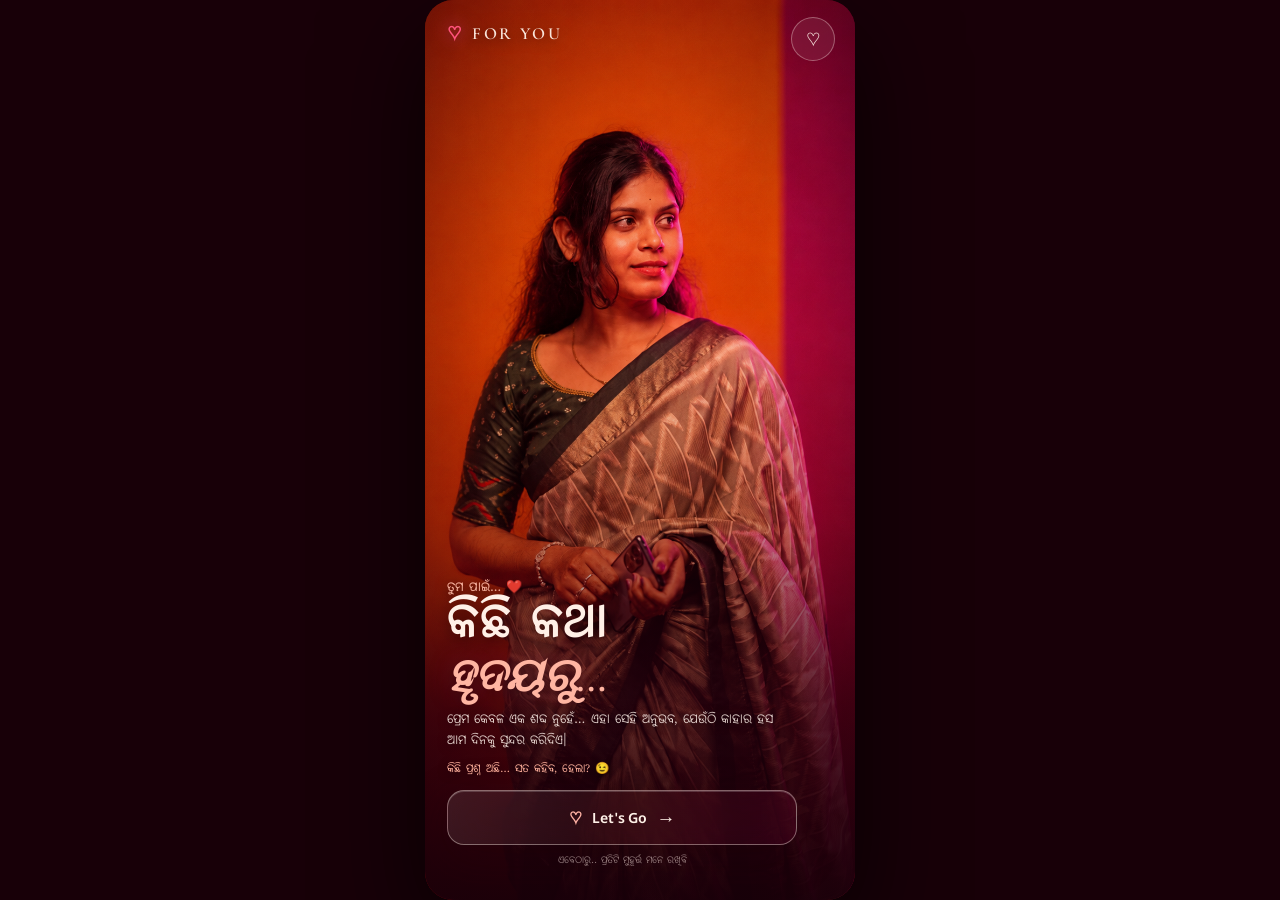
==== index.html @ 42669be4 "Add files via upload" ====
<!DOCTYPE html>
<html lang="or">

<head>

    <meta charset="UTF-8">

    <meta
        name="viewport"
        content="width=device-width,
        initial-scale=1.0,
        maximum-scale=1.0,
        user-scalable=no,
        viewport-fit=cover"
    >

    <meta
        name="theme-color"
        content="#420016"
        id="themeColor"
    >

    <title>For You ♡</title>

    <style>

        html,
        body {
            margin: 0;
            padding: 0;
            height: 100%;
            background: #fff5f0;
            overflow: hidden;
            /* Prevent the shell itself from scrolling/bouncing on mobile. */
            overscroll-behavior: none;
        }

        #app {
            position: fixed;
            inset: 0;
            background: #fff5f0;
        }

        /*
         * Two stacked frames crossfade between screens.
         * The outgoing screen stays visible until the incoming one
         * has fully loaded, so there is never a white flash.
         */
        .frame {
            position: absolute;
            inset: 0;
            width: 100%;
            height: 100%;
            border: 0;
            margin: 0;
            display: block;
            background: transparent;
            opacity: 0;
            pointer-events: none;
            transition: opacity .32s ease;
        }

        .frame.active {
            opacity: 1;
            pointer-events: auto;
        }

        /*
         * Lightweight first-paint loader so the very first screen
         * load never shows a blank page.
         */
        #boot {
            position: fixed;
            inset: 0;
            display: flex;
            align-items: center;
            justify-content: center;
            background: #420016;
            color: #ffd0dc;
            font-family: "Cormorant Garamond", Georgia, serif;
            font-size: 42px;
            z-index: 5;
            transition: opacity .5s ease;
        }

        #boot.hidden {
            opacity: 0;
            pointer-events: none;
        }

        #boot .beat {
            animation: bootBeat 1s ease-in-out infinite;
        }

        @keyframes bootBeat {
            0%, 100% { transform: scale(1); }
            50% { transform: scale(1.18); }
        }

    </style>

</head>

<body>

    <div id="app"></div>

    <div id="boot"><span class="beat">♡</span></div>

    <script>
    (function (window, document) {
        "use strict";

        /* =====================================================
           SCREEN MAP
           Screen 1 is the hero (page1.html). 2-9 are the pages.
        ====================================================== */

        var PAGES = {
            1: "page1.html",
            2: "page2.html",
            3: "page3.html",
            4: "page4.html",
            5: "page5.html",
            6: "page6.html",
            7: "page7.html",
            8: "page8.html",
            9: "page9.html",
            10: "page10.html"
        };

        /* Match each original page's theme-color for the address bar. */
        var THEME = {
            1: "#420016",
            2: "#fff5f0",
            3: "#fff5f0",
            4: "#fff5f0",
            5: "#fff8f5",
            6: "#fff8f5",
            7: "#fff5f0",
            8: "#fff5f0",
            9: "#fff5f0",
            10: "#08283a"
        };

        var app = document.getElementById("app");
        var themeEl = document.getElementById("themeColor");
        var boot = document.getElementById("boot");

        var current = 0;
        var busy = false;

        /* =====================================================
           TWO PING-PONG FRAMES
        ====================================================== */

        function makeFrame() {
            var f = document.createElement("iframe");
            f.className = "frame";
            f.setAttribute("allow", "autoplay");
            f.setAttribute("scrolling", "no");
            app.appendChild(f);
            return f;
        }

        var activeFrame = makeFrame();
        var idleFrame = makeFrame();

        function stopFrameMedia(frame) {
            /*
             * The frame we are leaving may still be playing audio or
             * running timers. Blanking it fully unloads that document,
             * which stops everything cleanly.
             */
            try {
                /* replace() unloads the doc WITHOUT adding a history entry. */
                frame.contentWindow.location.replace("about:blank");
            } catch (error) {
                try { frame.src = "about:blank"; } catch (e) { /* ignore */ }
            }
            frame.classList.remove("active");
        }

        /* =====================================================
           NAVIGATE (with crossfade)
        ====================================================== */

        function navigate(n, onDone) {
            if (!PAGES[n]) { return; }

            busy = true;

            var incoming = idleFrame;
            var outgoing = activeFrame;

            function reveal() {
                incoming.removeEventListener("load", reveal);

                incoming.classList.add("active");
                outgoing.classList.remove("active");

                /* Update address-bar colour to match the screen. */
                if (THEME[n]) {
                    themeEl.setAttribute("content", THEME[n]);
                }

                /* Swap roles for the next navigation. */
                activeFrame = incoming;
                idleFrame = outgoing;
                current = n;

                /* Hide the boot splash on the first successful load. */
                if (!boot.classList.contains("hidden")) {
                    boot.classList.add("hidden");
                    window.setTimeout(function () {
                        if (boot.parentNode) { boot.parentNode.removeChild(boot); }
                    }, 600);
                }

                /* After the crossfade, unload the old screen's media. */
                window.setTimeout(function () {
                    stopFrameMedia(idleFrame);
                    busy = false;
                    if (typeof onDone === "function") { onDone(); }
                }, 340);
            }

            incoming.addEventListener("load", reveal);

            /*
             * Load with location.replace() rather than setting .src so the
             * iframe navigation does NOT push a browser history entry. Only
             * the router's pushState controls Back/Forward — otherwise the
             * device Back button would rewind iframe loads instead of screens.
             */
            try {
                incoming.contentWindow.location.replace(PAGES[n]);
            } catch (error) {
                incoming.src = PAGES[n];
            }
        }

        /* =====================================================
           PUBLIC ROUTER
        ====================================================== */

        var SPA = {
            /* Forward navigation from within a page — adds history. */
            go: function (n) {
                if (n === current || busy) { return; }
                window.history.pushState({ screen: n }, "", "#s" + n);
                navigate(n);
            },

            /* Internal navigation without touching history (Back/Forward). */
            show: function (n) {
                if (n === current) { return; }
                navigate(n);
            },

            current: function () { return current; }
        };

        window.SPA = SPA;

        /* =====================================================
           BROWSER / DEVICE BACK BUTTON
        ====================================================== */

        window.addEventListener("popstate", function (event) {
            var n = (event.state && event.state.screen)
                ? event.state.screen
                : 1;
            SPA.show(n);
        });

        /* =====================================================
           START AT SCREEN 1
        ====================================================== */

        window.history.replaceState({ screen: 1 }, "", "#s1");
        navigate(1);

    })(window, document);
    </script>

</body>

</html>
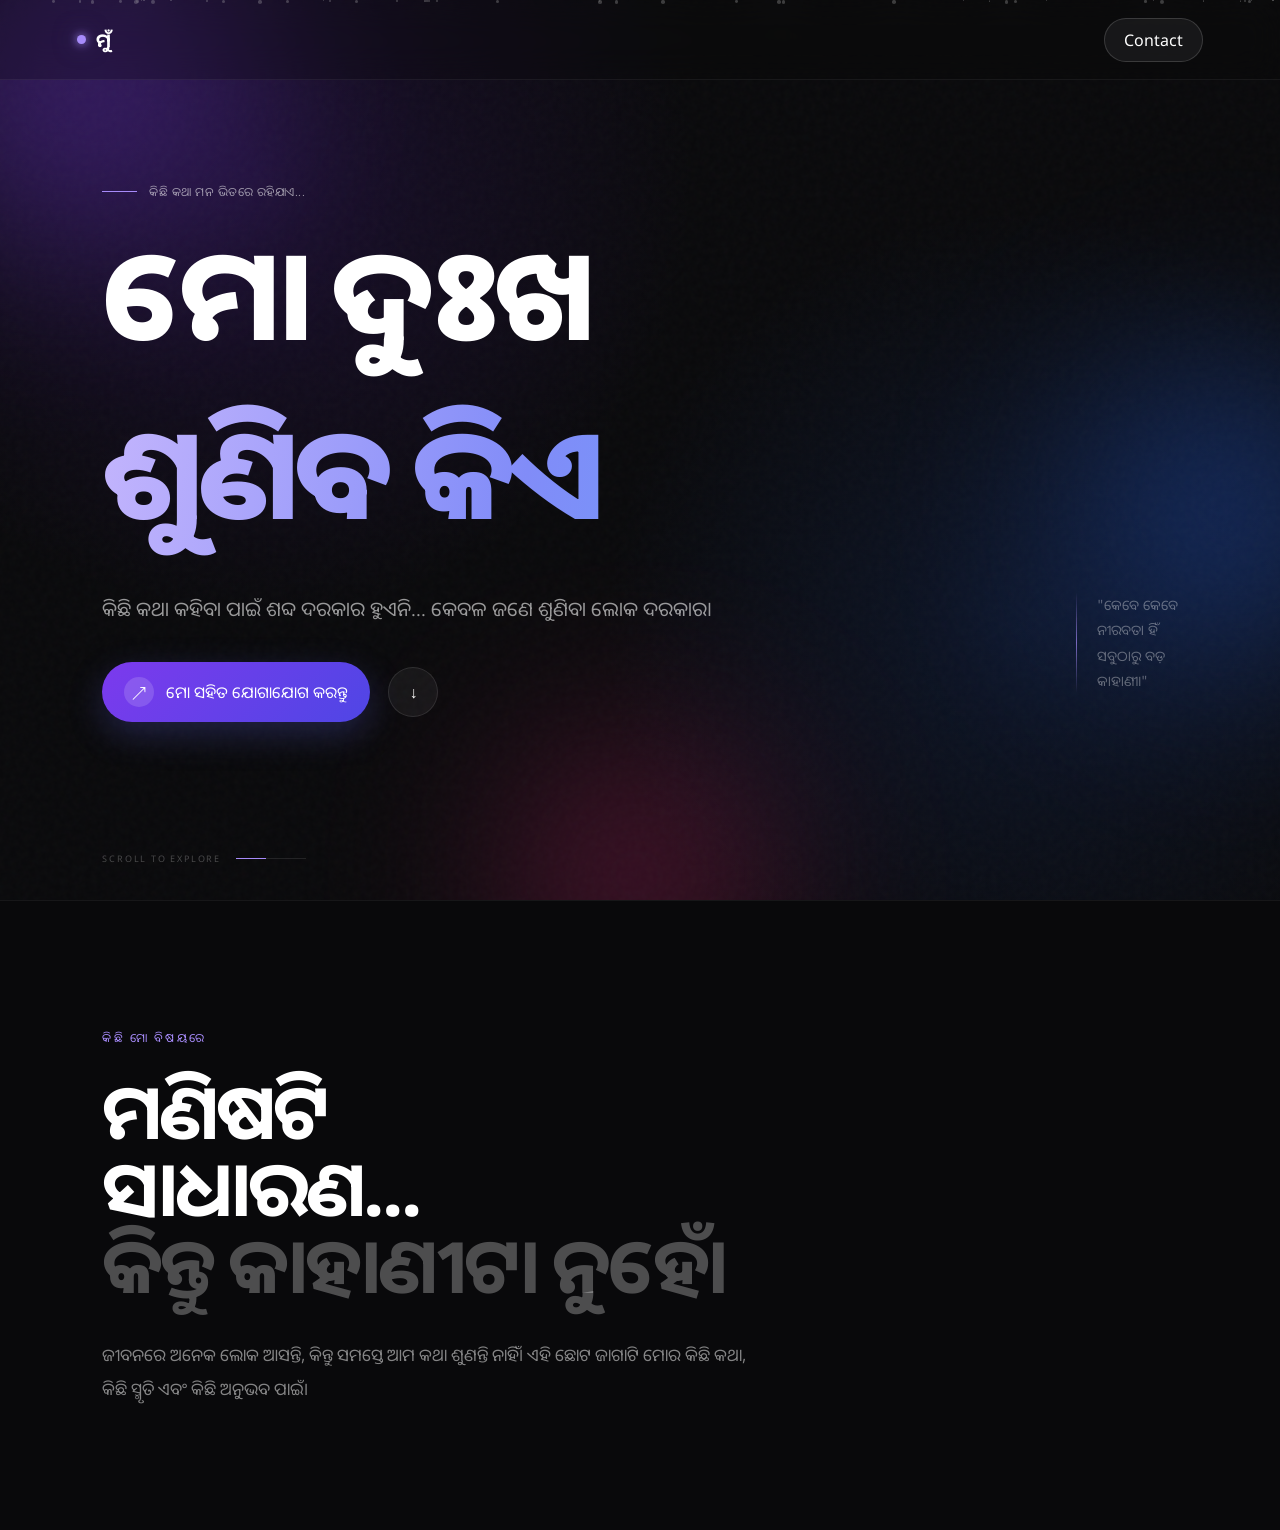
==== commit 4b715254: "Create initial index.html structure for webpage This HTML file serves as the main structure for a we" ====
--- a/index.html
+++ b/index.html
@@ -1,289 +1,378 @@
 <!DOCTYPE html>
 <html lang="or">
-
 <head>
-
     <meta charset="UTF-8">
 
     <meta
         name="viewport"
-        content="width=device-width,
-        initial-scale=1.0,
-        maximum-scale=1.0,
-        user-scalable=no,
-        viewport-fit=cover"
+        content="width=device-width, initial-scale=1.0, maximum-scale=1.0"
     >
 
     <meta
-        name="theme-color"
-        content="#420016"
-        id="themeColor"
+        name="description"
+        content="ମୋ ଦୁଃଖ ଶୁଣିବ କିଏ"
     >
 
-    <title>For You ♡</title>
-
-    <style>
-
-        html,
-        body {
-            margin: 0;
-            padding: 0;
-            height: 100%;
-            background: #fff5f0;
-            overflow: hidden;
-            /* Prevent the shell itself from scrolling/bouncing on mobile. */
-            overscroll-behavior: none;
-        }
-
-        #app {
-            position: fixed;
-            inset: 0;
-            background: #fff5f0;
-        }
-
-        /*
-         * Two stacked frames crossfade between screens.
-         * The outgoing screen stays visible until the incoming one
-         * has fully loaded, so there is never a white flash.
-         */
-        .frame {
-            position: absolute;
-            inset: 0;
-            width: 100%;
-            height: 100%;
-            border: 0;
-            margin: 0;
-            display: block;
-            background: transparent;
-            opacity: 0;
-            pointer-events: none;
-            transition: opacity .32s ease;
-        }
-
-        .frame.active {
-            opacity: 1;
-            pointer-events: auto;
-        }
-
-        /*
-         * Lightweight first-paint loader so the very first screen
-         * load never shows a blank page.
-         */
-        #boot {
-            position: fixed;
-            inset: 0;
-            display: flex;
-            align-items: center;
-            justify-content: center;
-            background: #420016;
-            color: #ffd0dc;
-            font-family: "Cormorant Garamond", Georgia, serif;
-            font-size: 42px;
-            z-index: 5;
-            transition: opacity .5s ease;
-        }
-
-        #boot.hidden {
-            opacity: 0;
-            pointer-events: none;
-        }
-
-        #boot .beat {
-            animation: bootBeat 1s ease-in-out infinite;
-        }
-
-        @keyframes bootBeat {
-            0%, 100% { transform: scale(1); }
-            50% { transform: scale(1.18); }
-        }
-
-    </style>
-
+    <title>ମୋ ଦୁଃଖ ଶୁଣିବ କିଏ</title>
+
+    <!-- Google Fonts -->
+    <link rel="preconnect" href="https://fonts.googleapis.com">
+    <link rel="preconnect" href="https://fonts.gstatic.com" crossorigin>
+
+    <link
+        href="https://fonts.googleapis.com/css2?family=Noto+Sans+Oriya:wght@400;500;600;700;800&display=swap"
+        rel="stylesheet"
+    >
+
+    <!-- CSS -->
+    <link rel="stylesheet" href="css/style.css">
 </head>
 
 <body>
 
-    <div id="app"></div>
-
-    <div id="boot"><span class="beat">♡</span></div>
-
-    <script>
-    (function (window, document) {
-        "use strict";
-
-        /* =====================================================
-           SCREEN MAP
-           Screen 1 is the hero (page1.html). 2-9 are the pages.
-        ====================================================== */
-
-        var PAGES = {
-            1: "page1.html",
-            2: "page2.html",
-            3: "page3.html",
-            4: "page4.html",
-            5: "page5.html",
-            6: "page6.html",
-            7: "page7.html",
-            8: "page8.html",
-            9: "page9.html",
-            10: "page10.html"
-        };
-
-        /* Match each original page's theme-color for the address bar. */
-        var THEME = {
-            1: "#420016",
-            2: "#fff5f0",
-            3: "#fff5f0",
-            4: "#fff5f0",
-            5: "#fff8f5",
-            6: "#fff8f5",
-            7: "#fff5f0",
-            8: "#fff5f0",
-            9: "#fff5f0",
-            10: "#08283a"
-        };
-
-        var app = document.getElementById("app");
-        var themeEl = document.getElementById("themeColor");
-        var boot = document.getElementById("boot");
-
-        var current = 0;
-        var busy = false;
-
-        /* =====================================================
-           TWO PING-PONG FRAMES
-        ====================================================== */
-
-        function makeFrame() {
-            var f = document.createElement("iframe");
-            f.className = "frame";
-            f.setAttribute("allow", "autoplay");
-            f.setAttribute("scrolling", "no");
-            app.appendChild(f);
-            return f;
-        }
-
-        var activeFrame = makeFrame();
-        var idleFrame = makeFrame();
-
-        function stopFrameMedia(frame) {
-            /*
-             * The frame we are leaving may still be playing audio or
-             * running timers. Blanking it fully unloads that document,
-             * which stops everything cleanly.
-             */
-            try {
-                /* replace() unloads the doc WITHOUT adding a history entry. */
-                frame.contentWindow.location.replace("about:blank");
-            } catch (error) {
-                try { frame.src = "about:blank"; } catch (e) { /* ignore */ }
-            }
-            frame.classList.remove("active");
-        }
-
-        /* =====================================================
-           NAVIGATE (with crossfade)
-        ====================================================== */
-
-        function navigate(n, onDone) {
-            if (!PAGES[n]) { return; }
-
-            busy = true;
-
-            var incoming = idleFrame;
-            var outgoing = activeFrame;
-
-            function reveal() {
-                incoming.removeEventListener("load", reveal);
-
-                incoming.classList.add("active");
-                outgoing.classList.remove("active");
-
-                /* Update address-bar colour to match the screen. */
-                if (THEME[n]) {
-                    themeEl.setAttribute("content", THEME[n]);
-                }
-
-                /* Swap roles for the next navigation. */
-                activeFrame = incoming;
-                idleFrame = outgoing;
-                current = n;
-
-                /* Hide the boot splash on the first successful load. */
-                if (!boot.classList.contains("hidden")) {
-                    boot.classList.add("hidden");
-                    window.setTimeout(function () {
-                        if (boot.parentNode) { boot.parentNode.removeChild(boot); }
-                    }, 600);
-                }
-
-                /* After the crossfade, unload the old screen's media. */
-                window.setTimeout(function () {
-                    stopFrameMedia(idleFrame);
-                    busy = false;
-                    if (typeof onDone === "function") { onDone(); }
-                }, 340);
-            }
-
-            incoming.addEventListener("load", reveal);
-
-            /*
-             * Load with location.replace() rather than setting .src so the
-             * iframe navigation does NOT push a browser history entry. Only
-             * the router's pushState controls Back/Forward — otherwise the
-             * device Back button would rewind iframe loads instead of screens.
-             */
-            try {
-                incoming.contentWindow.location.replace(PAGES[n]);
-            } catch (error) {
-                incoming.src = PAGES[n];
-            }
-        }
-
-        /* =====================================================
-           PUBLIC ROUTER
-        ====================================================== */
-
-        var SPA = {
-            /* Forward navigation from within a page — adds history. */
-            go: function (n) {
-                if (n === current || busy) { return; }
-                window.history.pushState({ screen: n }, "", "#s" + n);
-                navigate(n);
-            },
-
-            /* Internal navigation without touching history (Back/Forward). */
-            show: function (n) {
-                if (n === current) { return; }
-                navigate(n);
-            },
-
-            current: function () { return current; }
-        };
-
-        window.SPA = SPA;
-
-        /* =====================================================
-           BROWSER / DEVICE BACK BUTTON
-        ====================================================== */
-
-        window.addEventListener("popstate", function (event) {
-            var n = (event.state && event.state.screen)
-                ? event.state.screen
-                : 1;
-            SPA.show(n);
-        });
-
-        /* =====================================================
-           START AT SCREEN 1
-        ====================================================== */
-
-        window.history.replaceState({ screen: 1 }, "", "#s1");
-        navigate(1);
-
-    })(window, document);
-    </script>
+    <!-- Background -->
+    <div class="background">
+        <div class="gradient-orb orb-one"></div>
+        <div class="gradient-orb orb-two"></div>
+        <div class="gradient-orb orb-three"></div>
+
+        <div class="noise"></div>
+    </div>
+
+    <!-- Floating particles -->
+    <div class="particles" id="particles"></div>
+
+
+    <!-- =========================
+         NAVBAR
+    ========================== -->
+
+    <header class="navbar">
+
+        <div class="nav-logo">
+            <span class="logo-dot"></span>
+            <span>ମୁଁ</span>
+        </div>
+
+        <button
+            class="nav-contact"
+            id="navContactBtn"
+            type="button"
+        >
+            Contact
+        </button>
+
+    </header>
+
+
+    <!-- =========================
+         HERO
+    ========================== -->
+
+    <main class="hero">
+
+        <div class="hero-content">
+
+            <div class="small-label">
+                <span></span>
+                କିଛି କଥା ମନ ଭିତରେ ରହିଯାଏ...
+            </div>
+
+
+            <h1 class="hero-title">
+
+                <span class="line-one">
+                    ମୋ ଦୁଃଖ
+                </span>
+
+                <span class="line-two">
+                    ଶୁଣିବ କିଏ
+                </span>
+
+            </h1>
+
+
+            <p class="hero-description">
+                କିଛି କଥା କହିବା ପାଇଁ ଶବ୍ଦ ଦରକାର ହୁଏନି...
+                କେବଳ ଜଣେ ଶୁଣିବା ଲୋକ ଦରକାର।
+            </p>
+
+
+            <div class="hero-actions">
+
+                <button
+                    class="contact-button"
+                    id="contactBtn"
+                    type="button"
+                >
+
+                    <span class="button-icon">
+                        ↗
+                    </span>
+
+                    <span>
+                        ମୋ ସହିତ ଯୋଗାଯୋଗ କରନ୍ତୁ
+                    </span>
+
+                </button>
+
+                <button
+                    class="scroll-button"
+                    id="scrollButton"
+                    type="button"
+                >
+                    ↓
+                </button>
+
+            </div>
+
+        </div>
+
+
+        <!-- Decorative quote -->
+
+        <div class="side-quote">
+
+            <div class="quote-line"></div>
+
+            <p>
+                "କେବେ କେବେ<br>
+                ନୀରବତା ହିଁ<br>
+                ସବୁଠାରୁ ବଡ଼<br>
+                କାହାଣୀ।"
+            </p>
+
+        </div>
+
+
+        <!-- Bottom indicator -->
+
+        <div class="bottom-indicator">
+
+            <span>SCROLL TO EXPLORE</span>
+
+            <div class="indicator-line">
+                <div></div>
+            </div>
+
+        </div>
+
+    </main>
+
+
+    <!-- =========================
+         ABOUT SECTION
+    ========================== -->
+
+    <section class="about" id="about">
+
+        <div class="about-inner">
+
+            <span class="section-label">
+                କିଛି ମୋ ବିଷୟରେ
+            </span>
+
+            <h2>
+                ମଣିଷଟି<br>
+                ସାଧାରଣ...
+                <span>କିନ୍ତୁ କାହାଣୀଟା ନୁହେଁ।</span>
+            </h2>
+
+            <p>
+                ଜୀବନରେ ଅନେକ ଲୋକ ଆସନ୍ତି,
+                କିନ୍ତୁ ସମସ୍ତେ ଆମ କଥା ଶୁଣନ୍ତି ନାହିଁ।
+                ଏହି ଛୋଟ ଜାଗାଟି ମୋର କିଛି କଥା,
+                କିଛି ସ୍ମୃତି ଏବଂ କିଛି ଅନୁଭବ ପାଇଁ।
+            </p>
+
+        </div>
+
+    </section>
+
+
+    <!-- =========================
+         CONTACT MODAL
+    ========================== -->
+
+    <div
+        class="modal"
+        id="contactModal"
+        aria-hidden="true"
+    >
+
+        <div class="modal-overlay" id="modalOverlay"></div>
+
+
+        <div
+            class="visiting-card-wrapper"
+            role="dialog"
+            aria-modal="true"
+            aria-label="Contact card"
+        >
+
+            <button
+                class="close-button"
+                id="closeModal"
+                type="button"
+                aria-label="Close"
+            >
+                ×
+            </button>
+
+
+            <!-- VISITING CARD -->
+
+            <div class="visiting-card">
+
+                <div class="card-glow"></div>
+
+
+                <!-- Card top -->
+
+                <div class="card-top">
+
+                    <div class="profile-avatar">
+
+                        <span>
+                            ମୁଁ
+                        </span>
+
+                    </div>
+
+
+                    <div class="availability">
+
+                        <span class="status-dot"></span>
+
+                        <span>
+                            Available
+                        </span>
+
+                    </div>
+
+                </div>
+
+
+                <!-- Card identity -->
+
+                <div class="card-identity">
+
+                    <span class="card-label">
+                        HELLO, I'M
+                    </span>
+
+                    <h2>
+                        ଆପଣଙ୍କ ନିଜର ଲୋକ
+                    </h2>
+
+                    <p>
+                        Designer • Developer • Dreamer
+                    </p>
+
+                </div>
+
+
+                <!-- Divider -->
+
+                <div class="card-divider"></div>
+
+
+                <!-- Contact details -->
+
+                <div class="contact-details">
+
+                    <a
+                        href="tel:+917735245284"
+                        class="contact-item"
+                    >
+
+                        <div class="contact-icon">
+                            ☎
+                        </div>
+
+                        <div>
+                            <span>PHONE</span>
+                            <strong>+91 7735245284</strong>
+                        </div>
+
+                    </a>
+
+
+                    <a
+                        href="mailto:javaprogram4242@gmail.com"
+                        class="contact-item"
+                    >
+
+                        <div class="contact-icon">
+                            @
+                        </div>
+
+                        <div>
+                            <span>EMAIL</span>
+                            <strong>javaprogram4242@gmail.com</strong>
+                        </div>
+
+                    </a>
+
+
+                    <a
+                        href="#"
+                        class="contact-item"
+                        id="websiteLink"
+                    >
+
+                        <div class="contact-icon">
+                            ↗
+                        </div>
+
+                        <div>
+                            <span>WEBSITE</span>
+                            <strong>www.example.com</strong>
+                        </div>
+
+                    </a>
+
+                </div>
+
+
+                <!-- Card footer -->
+
+                <div class="card-footer">
+
+                    <span>
+                        ଯୋଗାଯୋଗ କରନ୍ତୁ ❤️
+                    </span>
+
+                    <div class="social-links">
+
+                        <a href="https://www.instagram.com/onesatyajit?igsh=aXNodDQ3dXN4cW1i" aria-label="Instagram">
+                            IG
+                        </a>
+
+                        <a href="https://www.facebook.com/" aria-label="Facebook">
+                            FB
+                        </a>
+
+                        <a href="#" aria-label="LinkedIn">
+                            IN
+                        </a>
+
+                    </div>
+
+                </div>
+
+            </div>
+
+        </div>
+
+    </div>
+
+
+    <!-- =========================
+         JAVASCRIPT
+    ========================== -->
+
+    <script src="js/script.js"></script>
 
 </body>
-
 </html>
--- a/css/style.css
+++ b/css/style.css
@@ -0,0 +1,1299 @@
+/* =========================================
+   RESET
+========================================= */
+
+* {
+    margin: 0;
+    padding: 0;
+    box-sizing: border-box;
+}
+
+html {
+    scroll-behavior: smooth;
+}
+
+body {
+    min-height: 100vh;
+    background: #09090b;
+    color: #ffffff;
+    font-family: "Noto Sans Oriya", sans-serif;
+    overflow-x: hidden;
+}
+
+button,
+a {
+    font: inherit;
+}
+
+button {
+    border: none;
+    cursor: pointer;
+}
+
+a {
+    text-decoration: none;
+    color: inherit;
+}
+
+
+/* =========================================
+   BACKGROUND
+========================================= */
+
+.background {
+    position: fixed;
+    inset: 0;
+    z-index: -10;
+    overflow: hidden;
+
+    background:
+        radial-gradient(
+            circle at 20% 20%,
+            rgba(109, 40, 217, 0.16),
+            transparent 35%
+        ),
+        radial-gradient(
+            circle at 80% 70%,
+            rgba(37, 99, 235, 0.13),
+            transparent 35%
+        ),
+        #09090b;
+}
+
+
+/* =========================================
+   GLOW ORBS
+========================================= */
+
+.gradient-orb {
+    position: absolute;
+    border-radius: 50%;
+    filter: blur(100px);
+    opacity: 0.35;
+    animation: floatOrb 12s ease-in-out infinite;
+}
+
+.orb-one {
+    width: 350px;
+    height: 350px;
+    background: #7c3aed;
+    top: -100px;
+    left: -100px;
+}
+
+.orb-two {
+    width: 300px;
+    height: 300px;
+    background: #2563eb;
+    right: -100px;
+    top: 40%;
+    animation-delay: -4s;
+}
+
+.orb-three {
+    width: 250px;
+    height: 250px;
+    background: #db2777;
+    bottom: -100px;
+    left: 40%;
+    animation-delay: -8s;
+}
+
+@keyframes floatOrb {
+
+    0%,
+    100% {
+        transform: translate(0, 0) scale(1);
+    }
+
+    50% {
+        transform: translate(40px, -30px) scale(1.12);
+    }
+}
+
+
+/* =========================================
+   NOISE
+========================================= */
+
+.noise {
+    position: absolute;
+    inset: 0;
+
+    opacity: 0.035;
+
+    background-image:
+        url("data:image/svg+xml,%3Csvg viewBox='0 0 180 180' xmlns='http://www.w3.org/2000/svg'%3E%3Cfilter id='n'%3E%3CfeTurbulence type='fractalNoise' baseFrequency='.8' numOctaves='3' stitchTiles='stitch'/%3E%3C/filter%3E%3Crect width='100%25' height='100%25' filter='url(%23n)' opacity='.8'/%3E%3C/svg%3E");
+}
+
+
+/* =========================================
+   PARTICLES
+========================================= */
+
+.particles {
+    position: fixed;
+    inset: 0;
+    z-index: -1;
+    pointer-events: none;
+}
+
+.particle {
+    position: absolute;
+
+    width: 3px;
+    height: 3px;
+
+    border-radius: 50%;
+
+    background: rgba(255, 255, 255, 0.6);
+
+    animation: particleFloat linear infinite;
+}
+
+@keyframes particleFloat {
+
+    from {
+        transform: translateY(110vh);
+        opacity: 0;
+    }
+
+    15% {
+        opacity: 0.7;
+    }
+
+    85% {
+        opacity: 0.7;
+    }
+
+    to {
+        transform: translateY(-10vh);
+        opacity: 0;
+    }
+}
+
+
+/* =========================================
+   NAVBAR
+========================================= */
+
+.navbar {
+    position: fixed;
+
+    top: 0;
+    left: 0;
+    right: 0;
+
+    z-index: 50;
+
+    height: 80px;
+
+    display: flex;
+    align-items: center;
+    justify-content: space-between;
+
+    padding: 0 6vw;
+
+    background: rgba(9, 9, 11, 0.25);
+
+    backdrop-filter: blur(18px);
+    -webkit-backdrop-filter: blur(18px);
+
+    border-bottom: 1px solid rgba(255, 255, 255, 0.06);
+}
+
+
+.nav-logo {
+    display: flex;
+    align-items: center;
+    gap: 10px;
+
+    font-size: 19px;
+    font-weight: 700;
+}
+
+
+.logo-dot {
+    width: 9px;
+    height: 9px;
+
+    border-radius: 50%;
+
+    background: #a78bfa;
+
+    box-shadow:
+        0 0 10px #a78bfa,
+        0 0 25px rgba(167, 139, 250, 0.5);
+}
+
+
+.nav-contact {
+    padding: 10px 19px;
+
+    border: 1px solid rgba(255, 255, 255, 0.15);
+
+    border-radius: 100px;
+
+    color: white;
+
+    background: rgba(255, 255, 255, 0.06);
+
+    transition: 0.3s ease;
+}
+
+.nav-contact:hover {
+    background: rgba(255, 255, 255, 0.12);
+
+    transform: translateY(-2px);
+}
+
+
+/* =========================================
+   HERO
+========================================= */
+
+.hero {
+    position: relative;
+
+    min-height: 100vh;
+
+    display: flex;
+    align-items: center;
+
+    padding:
+        90px
+        8vw
+        85px;
+}
+
+
+.hero-content {
+    width: min(850px, 100%);
+
+    animation: heroReveal 1.2s ease both;
+}
+
+@keyframes heroReveal {
+
+    from {
+        opacity: 0;
+        transform: translateY(30px);
+    }
+
+    to {
+        opacity: 1;
+        transform: translateY(0);
+    }
+}
+
+
+/* =========================================
+   LABEL
+========================================= */
+
+.small-label {
+    display: flex;
+    align-items: center;
+    gap: 12px;
+
+    margin-bottom: 1px;
+
+    color: rgba(255, 255, 255, 0.55);
+
+    font-size: 12px;
+    letter-spacing: 0.04em;
+}
+
+.small-label span {
+    width: 35px;
+    height: 1px;
+
+    background: #a78bfa;
+}
+
+
+/* =========================================
+   HERO TITLE
+========================================= */
+
+.hero-title {
+    display: flex;
+    flex-direction: column;
+
+    font-size: clamp(
+        4rem,
+        10vw,
+        9rem
+    );
+
+    line-height: 1.4;
+
+    letter-spacing: -0.04em;
+
+    font-weight: 800;
+}
+
+
+.line-one {
+    color: #ffffff;
+}
+
+
+.line-two {
+    color: transparent;
+
+    background:
+        linear-gradient(
+            100deg,
+            #c4b5fd,
+            #818cf8,
+            #60a5fa
+        );
+
+    background-clip: text;
+    -webkit-background-clip: text;
+}
+
+
+/* =========================================
+   DESCRIPTION
+========================================= */
+
+.hero-description {
+    max-width: 620px;
+
+    margin-top: 36px;
+
+    color: rgba(255, 255, 255, 0.58);
+
+    font-size: clamp(
+        16px,
+        2vw,
+        20px
+    );
+
+    line-height: 1.;
+}
+
+
+/* =========================================
+   HERO ACTIONS
+========================================= */
+
+.hero-actions {
+    display: flex;
+    align-items: center;
+    gap: 18px;
+
+    margin-top: 40px;
+}
+
+
+.contact-button {
+    display: flex;
+    align-items: center;
+    gap: 12px;
+
+    padding: 15px 22px;
+
+    border-radius: 100px;
+
+    color: white;
+
+    background:
+        linear-gradient(
+            135deg,
+            #7c3aed,
+            #4f46e5
+        );
+
+    box-shadow:
+        0 12px 35px rgba(99, 102, 241, 0.25);
+
+    transition:
+        transform 0.3s ease,
+        box-shadow 0.3s ease;
+}
+
+.contact-button:hover {
+    transform: translateY(-4px);
+
+    box-shadow:
+        0 18px 45px rgba(99, 102, 241, 0.4);
+}
+
+
+.button-icon {
+    width: 30px;
+    height: 30px;
+
+    display: grid;
+    place-items: center;
+
+    border-radius: 50%;
+
+    background: rgba(255, 255, 255, 0.15);
+
+    font-size: 18px;
+}
+
+
+.scroll-button {
+    width: 50px;
+    height: 50px;
+
+    display: grid;
+    place-items: center;
+
+    border-radius: 50%;
+
+    color: white;
+
+    background: rgba(255, 255, 255, 0.05);
+
+    border: 1px solid rgba(255, 255, 255, 0.1);
+
+    transition: 0.3s ease;
+}
+
+.scroll-button:hover {
+    transform: translateY(3px);
+
+    background: rgba(255, 255, 255, 0.1);
+}
+
+
+/* =========================================
+   SIDE QUOTE
+========================================= */
+
+.side-quote {
+    position: absolute;
+
+    right: 8vw;
+    bottom: 23%;
+
+    display: flex;
+    gap: 20px;
+
+    color: rgba(255, 255, 255, 0.35);
+
+    font-size: 14px;
+
+    line-height: 1.8;
+}
+
+.quote-line {
+    width: 1px;
+
+    background:
+        linear-gradient(
+            transparent,
+            rgba(167, 139, 250, 0.7),
+            transparent
+        );
+}
+
+
+/* =========================================
+   BOTTOM INDICATOR
+========================================= */
+
+.bottom-indicator {
+    position: absolute;
+
+    bottom: 35px;
+    left: 8vw;
+
+    display: flex;
+    align-items: center;
+    gap: 15px;
+
+    color: rgba(255, 255, 255, 0.25);
+
+    font-size: 9px;
+
+    letter-spacing: 0.2em;
+}
+
+
+.indicator-line {
+    width: 70px;
+    height: 1px;
+
+    overflow: hidden;
+
+    background: rgba(255, 255, 255, 0.1);
+}
+
+
+.indicator-line div {
+    width: 30px;
+    height: 100%;
+
+    background: #a78bfa;
+
+    animation: indicatorMove 2s ease-in-out infinite;
+}
+
+@keyframes indicatorMove {
+
+    from {
+        transform: translateX(-40px);
+    }
+
+    to {
+        transform: translateX(80px);
+    }
+}
+
+
+/* =========================================
+   ABOUT
+========================================= */
+
+.about {
+    min-height: 70vh;
+
+    display: flex;
+    align-items: center;
+
+    padding: 120px 8vw;
+
+    border-top: 1px solid rgba(255, 255, 255, 0.06);
+}
+
+
+.about-inner {
+    max-width: 900px;
+}
+
+
+.section-label {
+    color: #a78bfa;
+
+    font-size: 12px;
+
+    letter-spacing: 0.18em;
+
+    text-transform: uppercase;
+}
+
+
+.about h2 {
+    margin-top: 25px;
+
+    font-size: clamp(
+        2.5rem,
+        6vw,
+        6rem
+    );
+
+    line-height: 1;
+
+    letter-spacing: -0.04em;
+}
+
+
+.about h2 span {
+    display: block;
+
+    color: rgba(255, 255, 255, 0.28);
+}
+
+
+.about p {
+    max-width: 650px;
+
+    margin-top: 35px;
+
+    color: rgba(255, 255, 255, 0.5);
+
+    font-size: 17px;
+
+    line-height: 2;
+}
+
+
+/* =========================================
+   MODAL
+========================================= */
+
+.modal {
+    position: fixed;
+
+    inset: 0;
+
+    z-index: 100;
+
+    display: flex;
+
+    align-items: center;
+    justify-content: center;
+
+    padding: 20px;
+
+    visibility: hidden;
+
+    opacity: 0;
+
+    transition:
+        opacity 0.35s ease,
+        visibility 0.35s ease;
+}
+
+
+.modal.active {
+    visibility: visible;
+    opacity: 1;
+}
+
+
+.modal-overlay {
+    position: absolute;
+    inset: 0;
+
+    background:
+        rgba(0, 0, 0, 0.75);
+
+    backdrop-filter: blur(12px);
+    -webkit-backdrop-filter: blur(12px);
+}
+
+
+/* =========================================
+   CARD WRAPPER
+========================================= */
+
+.visiting-card-wrapper {
+    position: relative;
+
+    width: min(
+        460px,
+        100%
+    );
+
+    z-index: 2;
+
+    transform:
+        translateY(30px)
+        scale(0.95);
+
+    transition:
+        transform 0.4s
+        cubic-bezier(.2,.8,.2,1);
+}
+
+
+.modal.active .visiting-card-wrapper {
+    transform:
+        translateY(0)
+        scale(1);
+}
+
+
+/* =========================================
+   CLOSE BUTTON
+========================================= */
+
+.close-button {
+    position: absolute;
+
+    z-index: 10;
+
+    right: -12px;
+    top: -12px;
+
+    width: 42px;
+    height: 42px;
+
+    display: grid;
+    place-items: center;
+
+    border-radius: 50%;
+
+    color: white;
+
+    background: rgba(20, 20, 25, 0.95);
+
+    border: 1px solid rgba(255, 255, 255, 0.15);
+
+    font-size: 25px;
+
+    transition: 0.3s ease;
+}
+
+.close-button:hover {
+    transform: rotate(90deg);
+
+    background: #18181b;
+}
+
+
+/* =========================================
+   VISITING CARD
+========================================= */
+
+.visiting-card {
+    position: relative;
+
+    overflow: hidden;
+
+    padding: 34px;
+
+    border-radius: 28px;
+
+    background:
+        linear-gradient(
+            145deg,
+            rgba(32, 28, 48, 0.98),
+            rgba(13, 13, 18, 0.98)
+        );
+
+    border: 1px solid rgba(255, 255, 255, 0.12);
+
+    box-shadow:
+        0 40px 100px rgba(0, 0, 0, 0.6);
+}
+
+
+.card-glow {
+    position: absolute;
+
+    width: 250px;
+    height: 250px;
+
+    top: -140px;
+    right: -80px;
+
+    border-radius: 50%;
+
+    background: #7c3aed;
+
+    filter: blur(90px);
+
+    opacity: 0.22;
+
+    pointer-events: none;
+}
+
+
+/* =========================================
+   CARD TOP
+========================================= */
+
+.card-top {
+    display: flex;
+    align-items: center;
+    justify-content: space-between;
+}
+
+
+.profile-avatar {
+    width: 70px;
+    height: 70px;
+
+    display: grid;
+    place-items: center;
+
+    border-radius: 22px;
+
+    background:
+        linear-gradient(
+            135deg,
+            #8b5cf6,
+            #4f46e5
+        );
+
+    box-shadow:
+        0 15px 35px rgba(99, 102, 241, 0.3);
+
+    font-size: 20px;
+
+    font-weight: 800;
+}
+
+
+.availability {
+    display: flex;
+    align-items: center;
+    gap: 7px;
+
+    padding: 7px 12px;
+
+    border-radius: 100px;
+
+    color: rgba(255, 255, 255, 0.55);
+
+    background: rgba(255, 255, 255, 0.05);
+
+    font-family: Arial, sans-serif;
+
+    font-size: 11px;
+}
+
+
+.status-dot {
+    width: 7px;
+    height: 7px;
+
+    border-radius: 50%;
+
+    background: #4ade80;
+
+    box-shadow: 0 0 10px #4ade80;
+}
+
+
+/* =========================================
+   CARD IDENTITY
+========================================= */
+
+.card-identity {
+    margin-top: 35px;
+}
+
+
+.card-label {
+    color: rgba(255, 255, 255, 0.35);
+
+    font-family: Arial, sans-serif;
+
+    font-size: 10px;
+
+    letter-spacing: 0.18em;
+}
+
+
+.card-identity h2 {
+    margin-top: 10px;
+
+    font-size: 30px;
+
+    line-height: 1.25;
+}
+
+
+.card-identity p {
+    margin-top: 8px;
+
+    color: rgba(255, 255, 255, 0.4);
+
+    font-family: Arial, sans-serif;
+
+    font-size: 13px;
+}
+
+
+/* =========================================
+   DIVIDER
+========================================= */
+
+.card-divider {
+    height: 1px;
+
+    margin: 30px 0;
+
+    background:
+        linear-gradient(
+            90deg,
+            rgba(255,255,255,0.12),
+            transparent
+        );
+}
+
+
+/* =========================================
+   CONTACT DETAILS
+========================================= */
+
+.contact-details {
+    display: flex;
+    flex-direction: column;
+
+    gap: 10px;
+}
+
+
+.contact-item {
+    display: flex;
+    align-items: center;
+    gap: 15px;
+
+    padding: 13px;
+
+    border-radius: 15px;
+
+    background: rgba(255, 255, 255, 0.035);
+
+    border: 1px solid transparent;
+
+    transition: 0.3s ease;
+}
+
+
+.contact-item:hover {
+    background: rgba(255, 255, 255, 0.07);
+
+    border-color: rgba(167, 139, 250, 0.25);
+
+    transform: translateX(4px);
+}
+
+
+.contact-icon {
+    width: 42px;
+    height: 42px;
+
+    display: grid;
+    place-items: center;
+
+    flex-shrink: 0;
+
+    border-radius: 12px;
+
+    background: rgba(124, 58, 237, 0.12);
+
+    color: #c4b5fd;
+
+    font-family: Arial, sans-serif;
+}
+
+
+.contact-item div:last-child {
+    display: flex;
+    flex-direction: column;
+
+    gap: 3px;
+}
+
+
+.contact-item span {
+    color: rgba(255, 255, 255, 0.3);
+
+    font-family: Arial, sans-serif;
+
+    font-size: 9px;
+
+    letter-spacing: 0.15em;
+}
+
+
+.contact-item strong {
+    color: rgba(255, 255, 255, 0.85);
+
+    font-family: Arial, sans-serif;
+
+    font-size: 13px;
+
+    font-weight: 500;
+}
+
+
+/* =========================================
+   CARD FOOTER
+========================================= */
+
+.card-footer {
+    display: flex;
+    align-items: center;
+    justify-content: space-between;
+
+    margin-top: 28px;
+
+    color: rgba(255, 255, 255, 0.35);
+
+    font-size: 12px;
+}
+
+
+.social-links {
+    display: flex;
+    gap: 7px;
+}
+
+
+.social-links a {
+    width: 32px;
+    height: 32px;
+
+    display: grid;
+    place-items: center;
+
+    border-radius: 9px;
+
+    background: rgba(255, 255, 255, 0.05);
+
+    color: rgba(255, 255, 255, 0.5);
+
+    font-family: Arial, sans-serif;
+
+    font-size: 9px;
+
+    transition: 0.3s ease;
+}
+
+
+.social-links a:hover {
+    color: white;
+
+    background: rgba(124, 58, 237, 0.3);
+
+    transform: translateY(-3px);
+}
+
+
+/* =========================================
+   RESPONSIVE — TABLET
+========================================= */
+
+@media (max-width: 900px) {
+
+    .hero {
+        padding-left: 7vw;
+        padding-right: 7vw;
+    }
+
+    .side-quote {
+        display: none;
+    }
+
+    .bottom-indicator {
+        left: 7vw;
+    }
+
+}
+
+
+/* =========================================
+   RESPONSIVE — MOBILE
+========================================= */
+
+@media (max-width: 600px) {
+
+    .navbar {
+        height: 70px;
+
+        padding:
+            0 20px;
+    }
+
+
+    .nav-logo {
+        font-size: 17px;
+    }
+
+
+    .nav-contact {
+        padding:
+            8px 15px;
+
+        font-size: 13px;
+    }
+
+
+    .hero {
+        min-height: 100svh;
+
+        padding:
+            100px
+            22px
+            75px;
+    }
+
+
+    .small-label {
+        margin-bottom: 22px;
+
+        font-size: 12px;
+
+        gap: 8px;
+    }
+
+
+    .small-label span {
+        width: 22px;
+    }
+
+
+    .hero-title {
+        font-size:
+            clamp(
+                3.4rem,
+                17vw,
+                5.5rem
+            );
+
+        line-height: 1.02;
+    }
+
+
+    .hero-description {
+        margin-top: 28px;
+
+        font-size: 15px;
+
+        line-height: 1.9;
+    }
+
+
+    .hero-actions {
+        margin-top: 30px;
+
+        gap: 10px;
+    }
+
+
+    .contact-button {
+        padding:
+            13px 16px;
+
+        font-size: 13px;
+    }
+
+
+    .button-icon {
+        width: 27px;
+        height: 27px;
+
+        font-size: 15px;
+    }
+
+
+    .scroll-button {
+        width: 45px;
+        height: 45px;
+    }
+
+
+    .bottom-indicator {
+        left: 22px;
+        bottom: 25px;
+
+        font-size: 7px;
+    }
+
+
+    .indicator-line {
+        width: 45px;
+    }
+
+
+    .about {
+        padding:
+            90px 22px;
+    }
+
+
+    .about h2 {
+        font-size: 2.8rem;
+    }
+
+
+    .about p {
+        font-size: 15px;
+    }
+
+
+    .modal {
+        padding: 15px;
+    }
+
+
+    .visiting-card {
+        padding: 25px 20px;
+
+        border-radius: 23px;
+    }
+
+
+    .profile-avatar {
+        width: 60px;
+        height: 60px;
+
+        border-radius: 18px;
+    }
+
+
+    .card-identity {
+        margin-top: 28px;
+    }
+
+
+    .card-identity h2 {
+        font-size: 25px;
+    }
+
+
+    .card-divider {
+        margin: 24px 0;
+    }
+
+
+    .contact-item {
+        padding: 11px;
+    }
+
+
+    .contact-icon {
+        width: 38px;
+        height: 38px;
+    }
+
+
+    .card-footer {
+        flex-direction: column;
+        align-items: flex-start;
+
+        gap: 15px;
+    }
+
+}
+
+
+/* =========================================
+   VERY SMALL PHONES
+========================================= */
+
+@media (max-width: 360px) {
+
+    .hero-title {
+        font-size: 3.1rem;
+    }
+
+
+    .hero-description {
+        font-size: 14px;
+    }
+
+
+    .contact-button {
+        font-size: 12px;
+    }
+
+
+    .visiting-card {
+        padding: 22px 16px;
+    }
+
+}
+
+
+/* =========================================
+   REDUCED MOTION
+========================================= */
+
+@media (prefers-reduced-motion: reduce) {
+
+    *,
+    *::before,
+    *::after {
+        animation-duration: 0.01ms !important;
+        animation-iteration-count: 1 !important;
+
+        scroll-behavior: auto !important;
+
+        transition-duration: 0.01ms !important;
+    }
+
+}
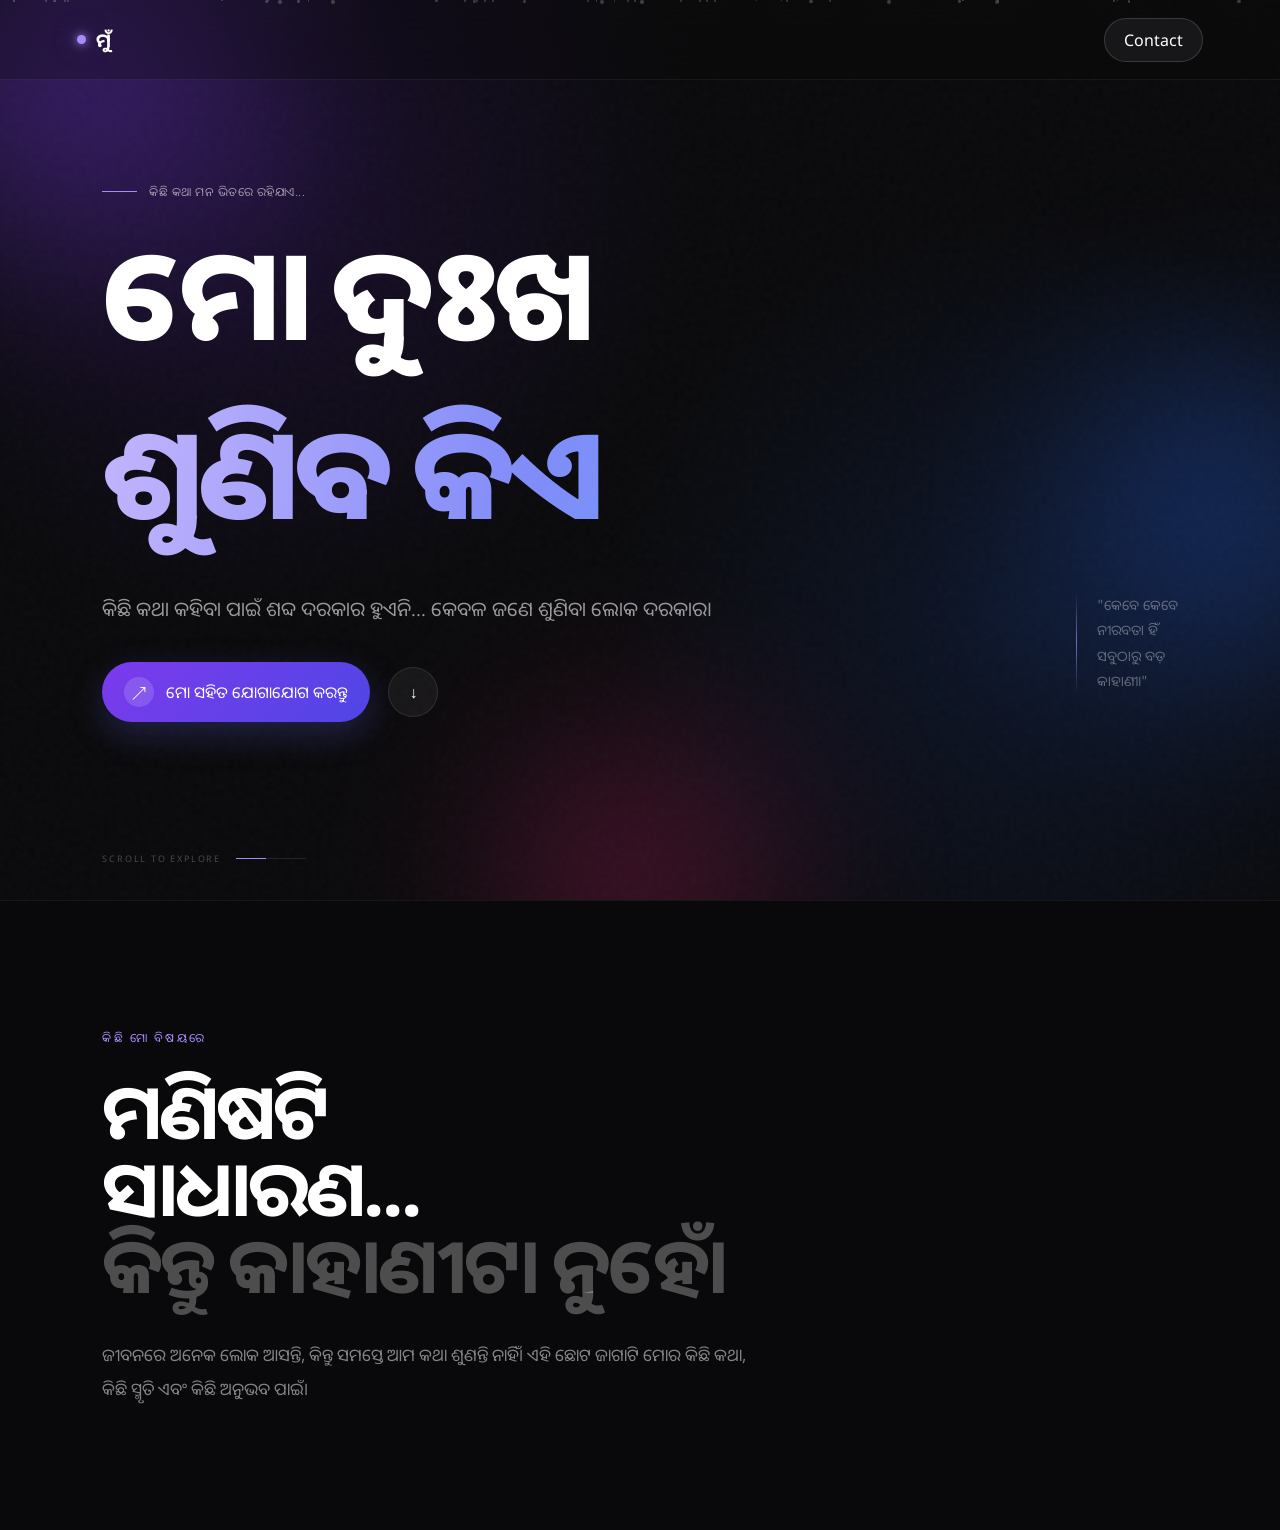
==== commit 90b76568: "Update website link text in index.html" ====
--- a/index.html
+++ b/index.html
@@ -316,7 +316,7 @@
 
 
                     <a
-                        href="#"
+                        href="ମୋ ପାଖରେ ପଇସା ନାହିଁ ।"
                         class="contact-item"
                         id="websiteLink"
                     >
@@ -327,7 +327,7 @@
 
                         <div>
                             <span>WEBSITE</span>
-                            <strong>www.example.com</strong>
+                            <strong>ମୋ ପାଖରେ ପଇସା ନାହିଁ ।</strong>
                         </div>
 
                     </a>
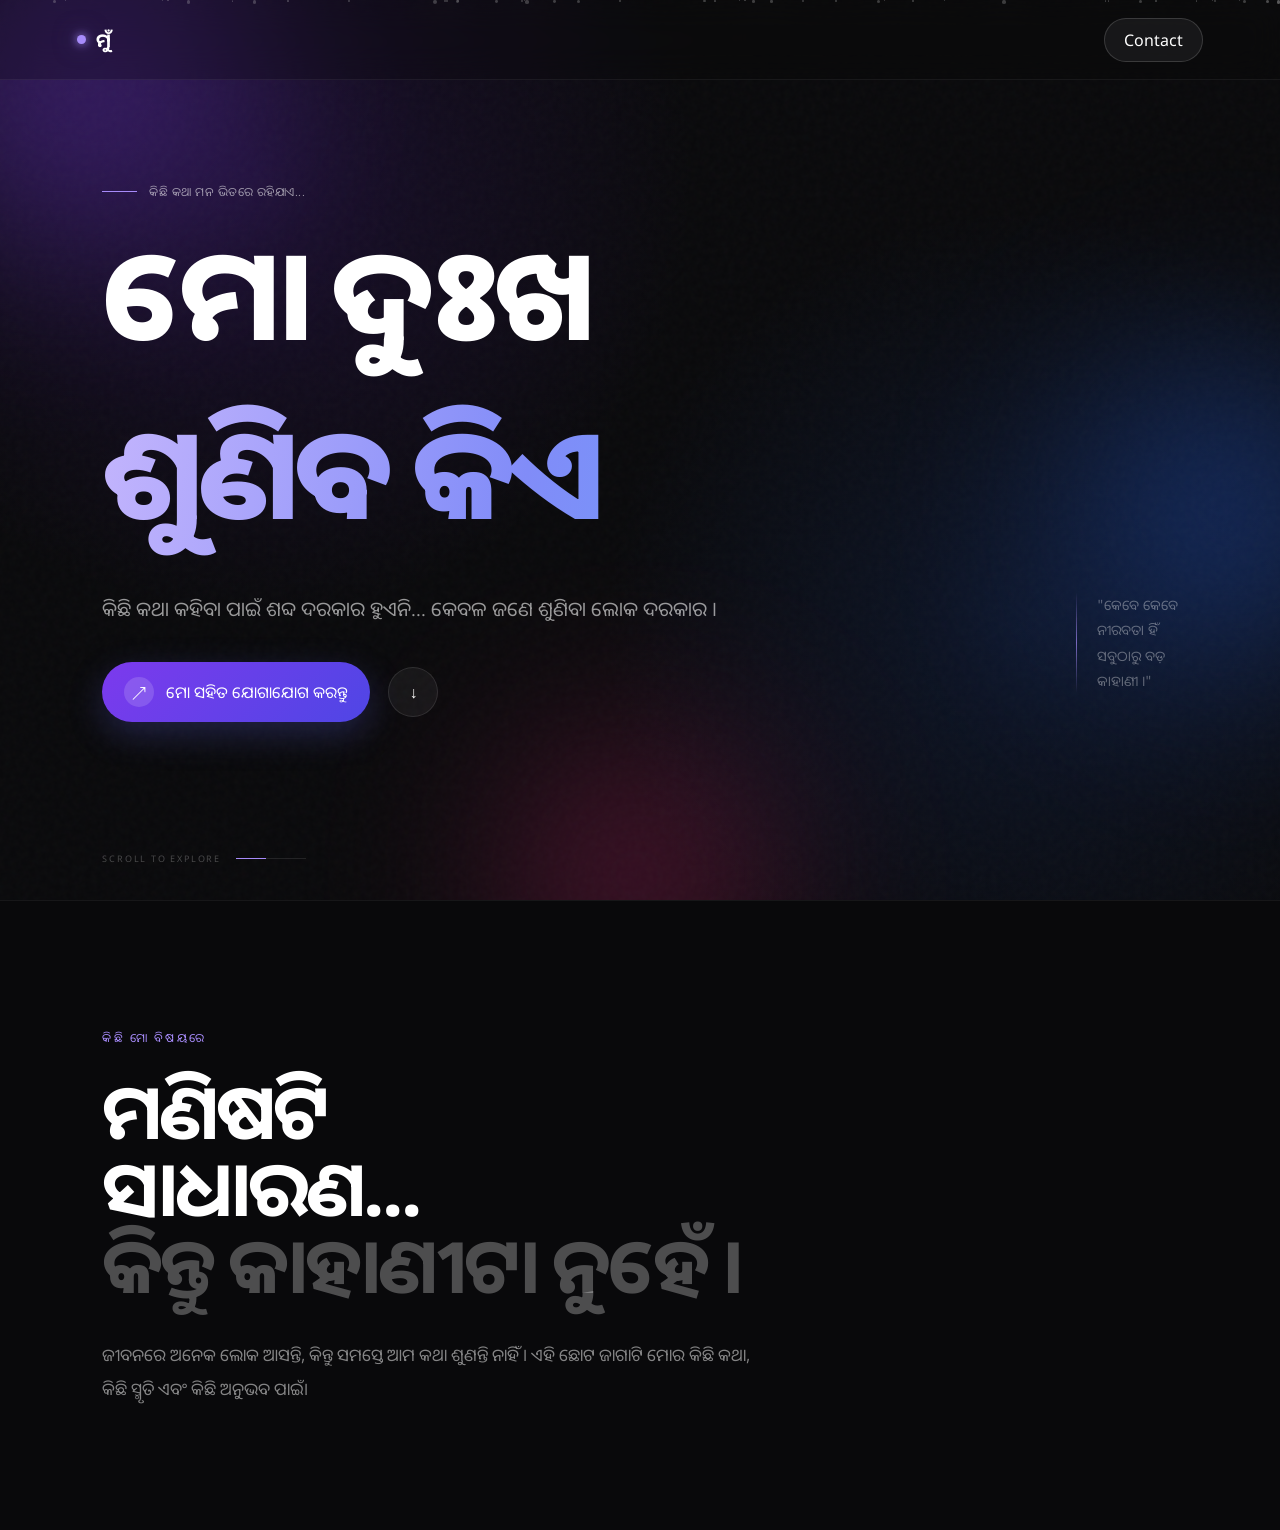
==== commit 4267c6a2: "Fix spacing in Bengali text in index.html" ====
--- a/index.html
+++ b/index.html
@@ -94,7 +94,7 @@
 
             <p class="hero-description">
                 କିଛି କଥା କହିବା ପାଇଁ ଶବ୍ଦ ଦରକାର ହୁଏନି...
-                କେବଳ ଜଣେ ଶୁଣିବା ଲୋକ ଦରକାର।
+                କେବଳ ଜଣେ ଶୁଣିବା ଲୋକ ଦରକାର ।
             </p>
 
 
@@ -139,7 +139,7 @@
                 "କେବେ କେବେ<br>
                 ନୀରବତା ହିଁ<br>
                 ସବୁଠାରୁ ବଡ଼<br>
-                କାହାଣୀ।"
+                କାହାଣୀ ।"
             </p>
 
         </div>
@@ -175,12 +175,12 @@
             <h2>
                 ମଣିଷଟି<br>
                 ସାଧାରଣ...
-                <span>କିନ୍ତୁ କାହାଣୀଟା ନୁହେଁ।</span>
+                <span>କିନ୍ତୁ କାହାଣୀଟା ନୁହେଁ ।</span>
             </h2>
 
             <p>
                 ଜୀବନରେ ଅନେକ ଲୋକ ଆସନ୍ତି,
-                କିନ୍ତୁ ସମସ୍ତେ ଆମ କଥା ଶୁଣନ୍ତି ନାହିଁ।
+                କିନ୍ତୁ ସମସ୍ତେ ଆମ କଥା ଶୁଣନ୍ତି ନାହିଁ ।
                 ଏହି ଛୋଟ ଜାଗାଟି ମୋର କିଛି କଥା,
                 କିଛି ସ୍ମୃତି ଏବଂ କିଛି ଅନୁଭବ ପାଇଁ।
             </p>
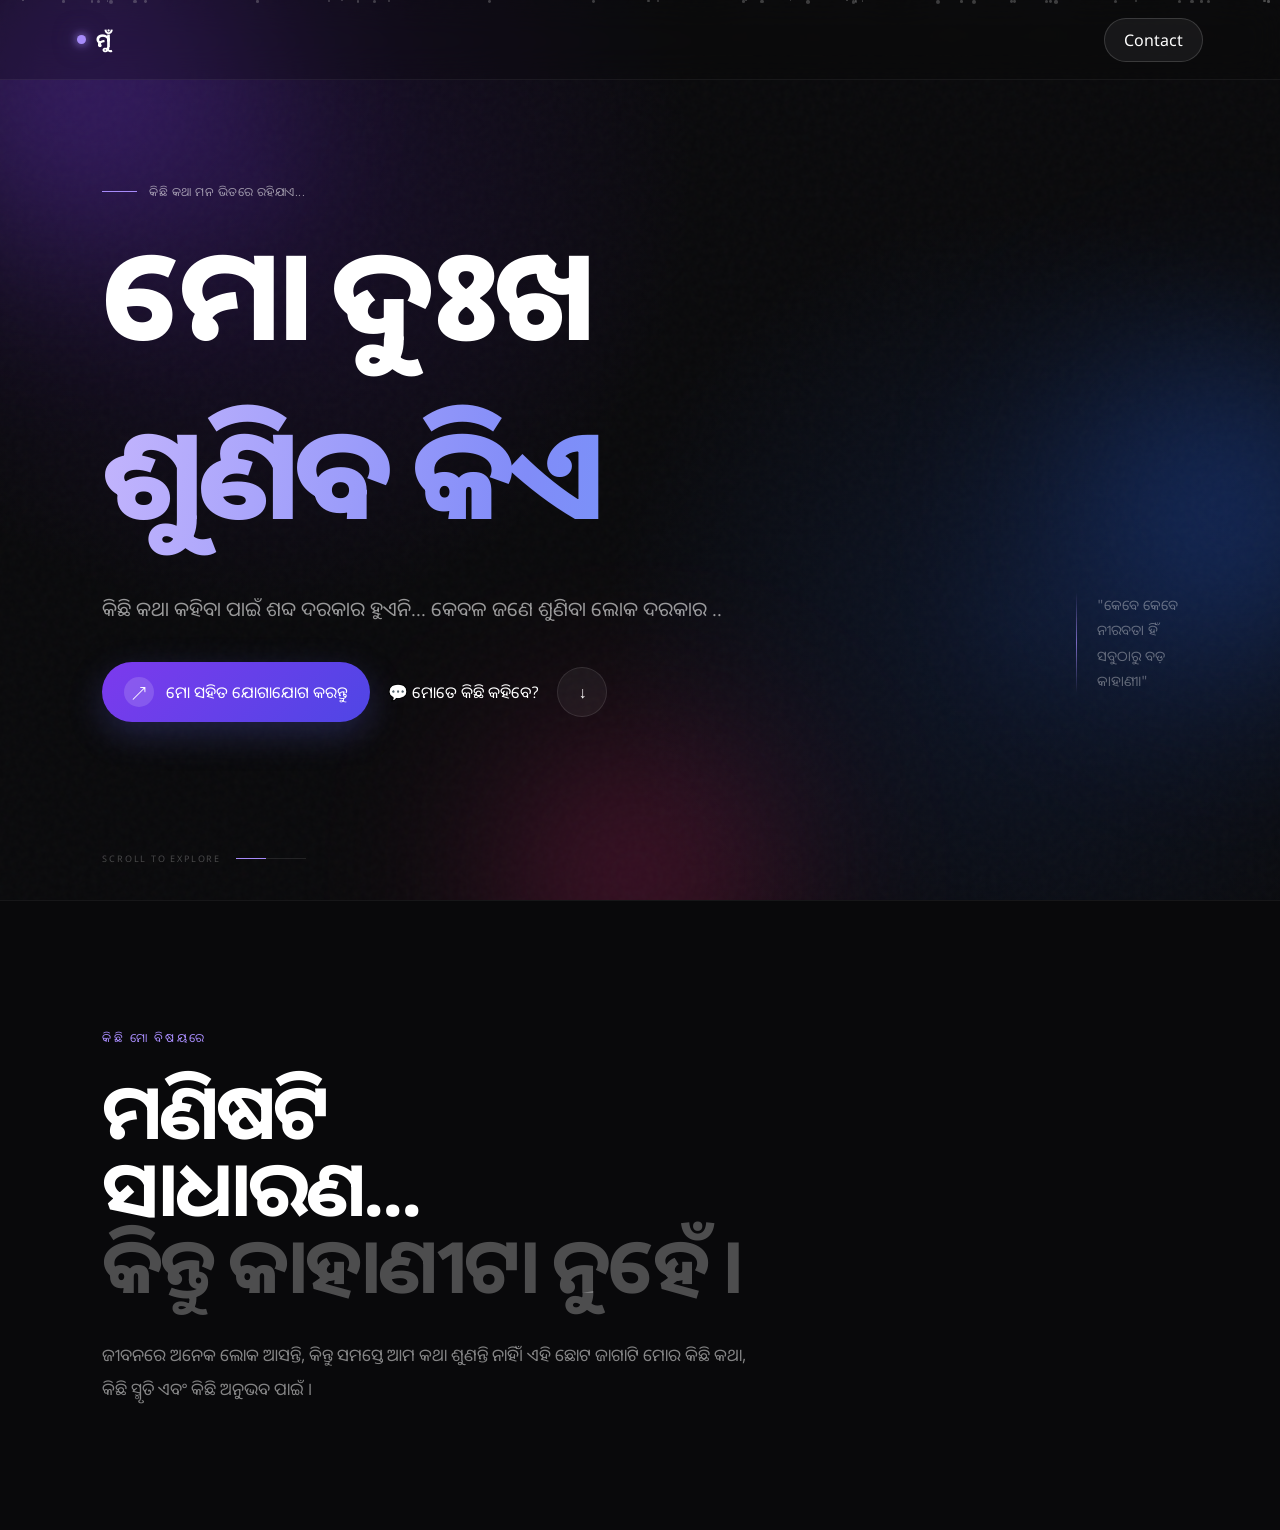
==== commit f6e5f1d0: "Refactor HTML for improved readability" ====
--- a/index.html
+++ b/index.html
@@ -1,17 +1,12 @@
 <!DOCTYPE html>
 <html lang="or">
+
 <head>
     <meta charset="UTF-8">
 
-    <meta
-        name="viewport"
-        content="width=device-width, initial-scale=1.0, maximum-scale=1.0"
-    >
-
-    <meta
-        name="description"
-        content="ମୋ ଦୁଃଖ ଶୁଣିବ କିଏ"
-    >
+    <meta name="viewport" content="width=device-width, initial-scale=1.0, maximum-scale=1.0">
+
+    <meta name="description" content="ମୋ ଦୁଃଖ ଶୁଣିବ କିଏ">
 
     <title>ମୋ ଦୁଃଖ ଶୁଣିବ କିଏ</title>
 
@@ -19,10 +14,8 @@
     <link rel="preconnect" href="https://fonts.googleapis.com">
     <link rel="preconnect" href="https://fonts.gstatic.com" crossorigin>
 
-    <link
-        href="https://fonts.googleapis.com/css2?family=Noto+Sans+Oriya:wght@400;500;600;700;800&display=swap"
-        rel="stylesheet"
-    >
+    <link href="https://fonts.googleapis.com/css2?family=Noto+Sans+Oriya:wght@400;500;600;700;800&display=swap"
+        rel="stylesheet">
 
     <!-- CSS -->
     <link rel="stylesheet" href="css/style.css">
@@ -54,11 +47,7 @@
             <span>ମୁଁ</span>
         </div>
 
-        <button
-            class="nav-contact"
-            id="navContactBtn"
-            type="button"
-        >
+        <button class="nav-contact" id="navContactBtn" type="button">
             Contact
         </button>
 
@@ -94,17 +83,13 @@
 
             <p class="hero-description">
                 କିଛି କଥା କହିବା ପାଇଁ ଶବ୍ଦ ଦରକାର ହୁଏନି...
-                କେବଳ ଜଣେ ଶୁଣିବା ଲୋକ ଦରକାର ।
+                କେବଳ ଜଣେ ଶୁଣିବା ଲୋକ ଦରକାର ..
             </p>
 
 
             <div class="hero-actions">
 
-                <button
-                    class="contact-button"
-                    id="contactBtn"
-                    type="button"
-                >
+                <button class="contact-button" id="contactBtn" type="button">
 
                     <span class="button-icon">
                         ↗
@@ -115,12 +100,9 @@
                     </span>
 
                 </button>
-
-                <button
-                    class="scroll-button"
-                    id="scrollButton"
-                    type="button"
-                >
+                <a href="chat.html" class="chat-button"> <span>💬</span> <span>ମୋତେ କିଛି କହିବେ?</span> </a>
+
+                <button class="scroll-button" id="scrollButton" type="button">
                     ↓
                 </button>
 
@@ -139,7 +121,7 @@
                 "କେବେ କେବେ<br>
                 ନୀରବତା ହିଁ<br>
                 ସବୁଠାରୁ ବଡ଼<br>
-                କାହାଣୀ ।"
+                କାହାଣୀ।"
             </p>
 
         </div>
@@ -180,9 +162,9 @@
 
             <p>
                 ଜୀବନରେ ଅନେକ ଲୋକ ଆସନ୍ତି,
-                କିନ୍ତୁ ସମସ୍ତେ ଆମ କଥା ଶୁଣନ୍ତି ନାହିଁ ।
+                କିନ୍ତୁ ସମସ୍ତେ ଆମ କଥା ଶୁଣନ୍ତି ନାହିଁ।
                 ଏହି ଛୋଟ ଜାଗାଟି ମୋର କିଛି କଥା,
-                କିଛି ସ୍ମୃତି ଏବଂ କିଛି ଅନୁଭବ ପାଇଁ।
+                କିଛି ସ୍ମୃତି ଏବଂ କିଛି ଅନୁଭବ ପାଇଁ ।
             </p>
 
         </div>
@@ -194,28 +176,14 @@
          CONTACT MODAL
     ========================== -->
 
-    <div
-        class="modal"
-        id="contactModal"
-        aria-hidden="true"
-    >
+    <div class="modal" id="contactModal" aria-hidden="true">
 
         <div class="modal-overlay" id="modalOverlay"></div>
 
 
-        <div
-            class="visiting-card-wrapper"
-            role="dialog"
-            aria-modal="true"
-            aria-label="Contact card"
-        >
-
-            <button
-                class="close-button"
-                id="closeModal"
-                type="button"
-                aria-label="Close"
-            >
+        <div class="visiting-card-wrapper" role="dialog" aria-modal="true" aria-label="Contact card">
+
+            <button class="close-button" id="closeModal" type="button" aria-label="Close">
                 ×
             </button>
 
@@ -281,10 +249,7 @@
 
                 <div class="contact-details">
 
-                    <a
-                        href="tel:+917735245284"
-                        class="contact-item"
-                    >
+                    <a href="tel:+917735245284" class="contact-item">
 
                         <div class="contact-icon">
                             ☎
@@ -298,10 +263,7 @@
                     </a>
 
 
-                    <a
-                        href="mailto:javaprogram4242@gmail.com"
-                        class="contact-item"
-                    >
+                    <a href="mailto:javaprogram4242@gmail.com" class="contact-item">
 
                         <div class="contact-icon">
                             @
@@ -315,11 +277,7 @@
                     </a>
 
 
-                    <a
-                        href="ମୋ ପାଖରେ ପଇସା ନାହିଁ ।"
-                        class="contact-item"
-                        id="websiteLink"
-                    >
+                    <a href="ମୋ ପାଖରେ ପଇସା ନାହିଁ ।" class="contact-item" id="websiteLink">
 
                         <div class="contact-icon">
                             ↗
@@ -375,4 +333,5 @@
     <script src="js/script.js"></script>
 
 </body>
+
 </html>
